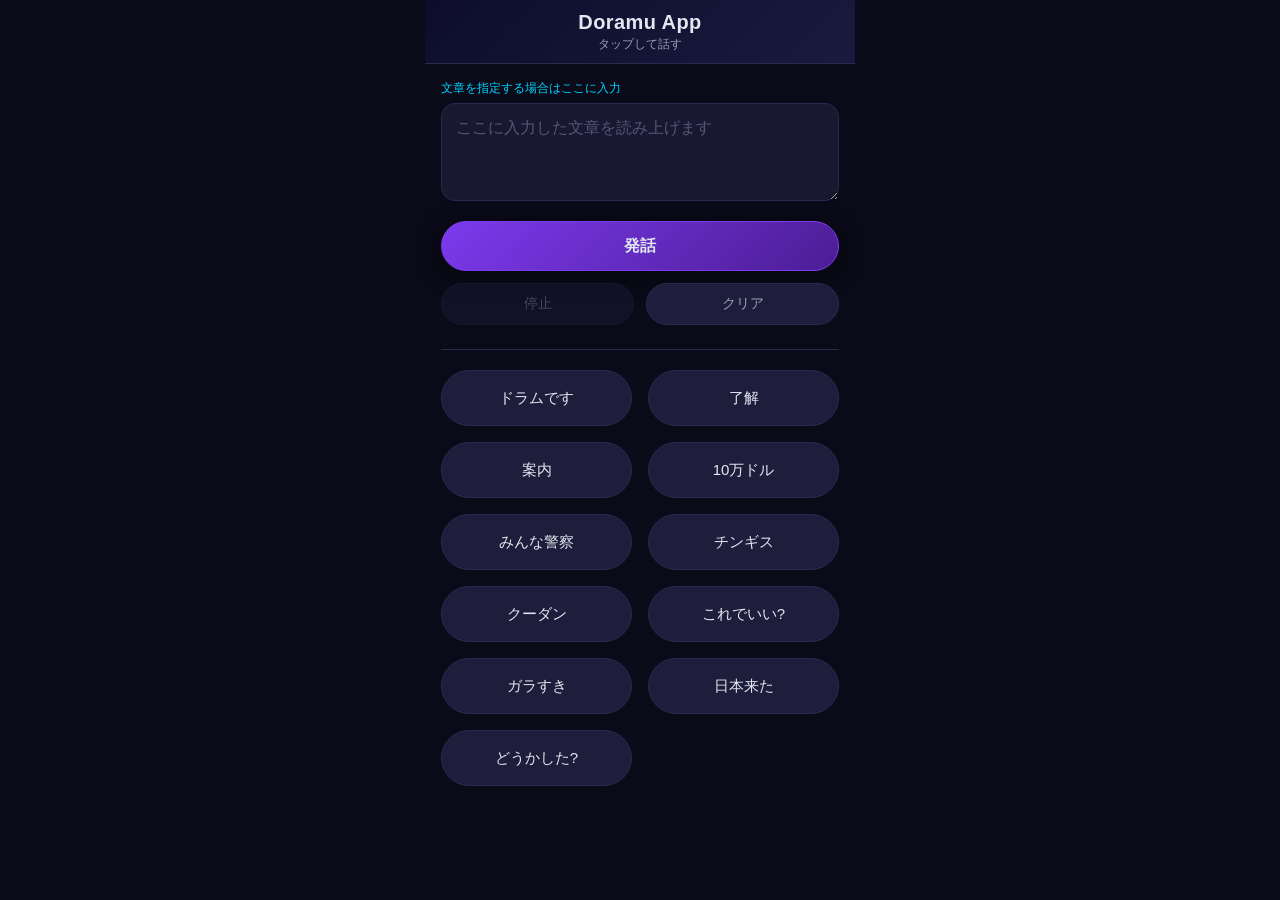
==== DoramuApp/index.html @ dd4d33a4 "Add Doramu App: Japanese TTS conversation PWA Port the app from the hiyoko-programming article "Flut" ====
<!DOCTYPE html>
<html lang="ja">
<head>
    <meta charset="UTF-8">
    <meta name="viewport" content="width=device-width, initial-scale=1.0, user-scalable=no">
    <meta name="apple-mobile-web-app-capable" content="yes">
    <meta name="apple-mobile-web-app-status-bar-style" content="black-translucent">
    <meta name="theme-color" content="#1a1a2e">
    <title>Doramu App - 音声で会話</title>
    <link rel="manifest" href="manifest.json">
    <link rel="apple-touch-icon" href="icons/icon-192.svg">
    <link rel="stylesheet" href="css/style.css">
</head>
<body>
    <div id="app">
        <!-- Header -->
        <header class="header">
            <h1 class="header-title">Doramu App</h1>
            <p class="header-subtitle">タップして話す</p>
        </header>

        <main class="main">
            <!-- 自由入力 -->
            <section class="input-section">
                <label class="field">
                    <span class="field-label">文章を指定する場合はここに入力</span>
                    <textarea id="text-input" class="field-input" rows="3"
                        placeholder="ここに入力した文章を読み上げます"
                        autocomplete="off" autocapitalize="off"></textarea>
                </label>

                <button id="speak-btn" class="btn btn-primary">発話</button>

                <div class="btn-row">
                    <button id="stop-btn" class="btn btn-sub" disabled>停止</button>
                    <button id="clear-btn" class="btn btn-sub">クリア</button>
                </div>
            </section>

            <hr class="divider">

            <!-- セリフ一覧 -->
            <section class="serif-section">
                <div id="serif-grid" class="serif-grid"></div>
            </section>
        </main>

        <!-- Toast -->
        <div id="toast" class="toast"></div>
    </div>

    <script src="js/data.js"></script>
    <script src="js/app.js"></script>
</body>
</html>
---- DoramuApp/css/style.css ----
/* ===== CSS Variables ===== */
:root {
  --bg: #0a0a18;
  --bg2: #111127;
  --card: #181830;
  --card2: #1e1e3c;
  --border: #2a2a50;
  --accent: #00d4ff;
  --accent2: #7c3aed;
  --text: #e2e8f0;
  --text2: #94a3b8;
  --radius: 14px;
  --radius-sm: 8px;
  --shadow: 0 4px 24px rgba(0,0,0,0.4);
  --transition: 0.2s ease;
  --header-h: 64px;
}

/* ===== Reset ===== */
*, *::before, *::after { box-sizing: border-box; margin: 0; padding: 0; }
html { font-size: 16px; }
body {
  font-family: -apple-system, BlinkMacSystemFont, 'Segoe UI', 'Hiragino Sans', sans-serif;
  background: var(--bg);
  color: var(--text);
  min-height: 100dvh;
  -webkit-font-smoothing: antialiased;
  overscroll-behavior: none;
}
button { cursor: pointer; border: none; background: none; font: inherit; color: inherit; }
button:disabled { opacity: 0.4; cursor: not-allowed; }

/* ===== App Shell ===== */
#app {
  max-width: 430px;
  margin: 0 auto;
  min-height: 100dvh;
  display: flex;
  flex-direction: column;
  position: relative;
}

/* ===== Header ===== */
.header {
  height: var(--header-h);
  background: linear-gradient(135deg, #0d0d2b 0%, #1a1a3e 100%);
  display: flex;
  align-items: center;
  justify-content: center;
  flex-direction: column;
  border-bottom: 1px solid var(--border);
  position: sticky;
  top: 0;
  z-index: 10;
}
.header-title { font-size: 1.25rem; font-weight: 700; letter-spacing: 0.02em; }
.header-subtitle { font-size: 0.75rem; color: var(--text2); margin-top: 2px; }

/* 発話中はヘッダーを光らせる */
#app.speaking .header {
  box-shadow: 0 0 0 1px var(--accent), 0 4px 20px rgba(0, 212, 255, 0.25);
}

/* ===== Main ===== */
.main {
  flex: 1;
  padding: 16px;
  display: flex;
  flex-direction: column;
}

/* ===== Input ===== */
.field { display: block; position: relative; }
.field-label {
  display: block;
  font-size: 0.75rem;
  color: var(--accent);
  margin-bottom: 6px;
}
.field-input {
  width: 100%;
  background: var(--card);
  color: var(--text);
  border: 1px solid var(--border);
  border-radius: var(--radius);
  padding: 12px 14px;
  font: inherit;
  line-height: 1.5;
  resize: vertical;
  transition: border-color var(--transition);
}
.field-input::placeholder { color: #55557a; }
.field-input:focus {
  outline: none;
  border-color: var(--accent);
}

/* ===== Buttons ===== */
.btn {
  width: 100%;
  min-height: 50px;
  border-radius: 999px;
  background: var(--card2);
  border: 1px solid var(--border);
  font-size: 1rem;
  font-weight: 600;
  transition: transform var(--transition), background var(--transition);
}
.btn:active:not(:disabled) { transform: scale(0.98); }

.btn-primary {
  margin-top: 16px;
  background: linear-gradient(135deg, var(--accent2) 0%, #4c1d95 100%);
  border-color: var(--accent2);
  box-shadow: var(--shadow);
}

.btn-row {
  display: grid;
  grid-template-columns: 1fr 1fr;
  gap: 12px;
  margin-top: 12px;
}
.btn-sub {
  min-height: 42px;
  font-size: 0.875rem;
  font-weight: 500;
  color: var(--text2);
}

/* ===== Divider ===== */
.divider {
  border: none;
  border-top: 1px solid var(--border);
  margin: 24px 0 20px;
}

/* ===== Serif Grid ===== */
.serif-grid {
  display: grid;
  grid-template-columns: 1fr 1fr;
  gap: 16px;
}
.serif-btn {
  min-height: 56px;
  padding: 8px 10px;
  border-radius: 999px;
  background: var(--card2);
  border: 1px solid var(--border);
  color: var(--text);
  font-size: 0.9375rem;
  font-weight: 500;
  line-height: 1.3;
  transition: transform var(--transition), background var(--transition);
}
.serif-btn:active { transform: scale(0.97); background: #262650; }

/* ===== Toast ===== */
.toast {
  position: fixed;
  left: 50%;
  bottom: 32px;
  transform: translate(-50%, 16px);
  max-width: 320px;
  padding: 10px 18px;
  border-radius: 999px;
  background: rgba(30, 30, 60, 0.96);
  border: 1px solid var(--border);
  color: var(--text);
  font-size: 0.875rem;
  text-align: center;
  opacity: 0;
  pointer-events: none;
  transition: opacity var(--transition), transform var(--transition);
  z-index: 100;
}
.toast.show { opacity: 1; transform: translate(-50%, 0); }
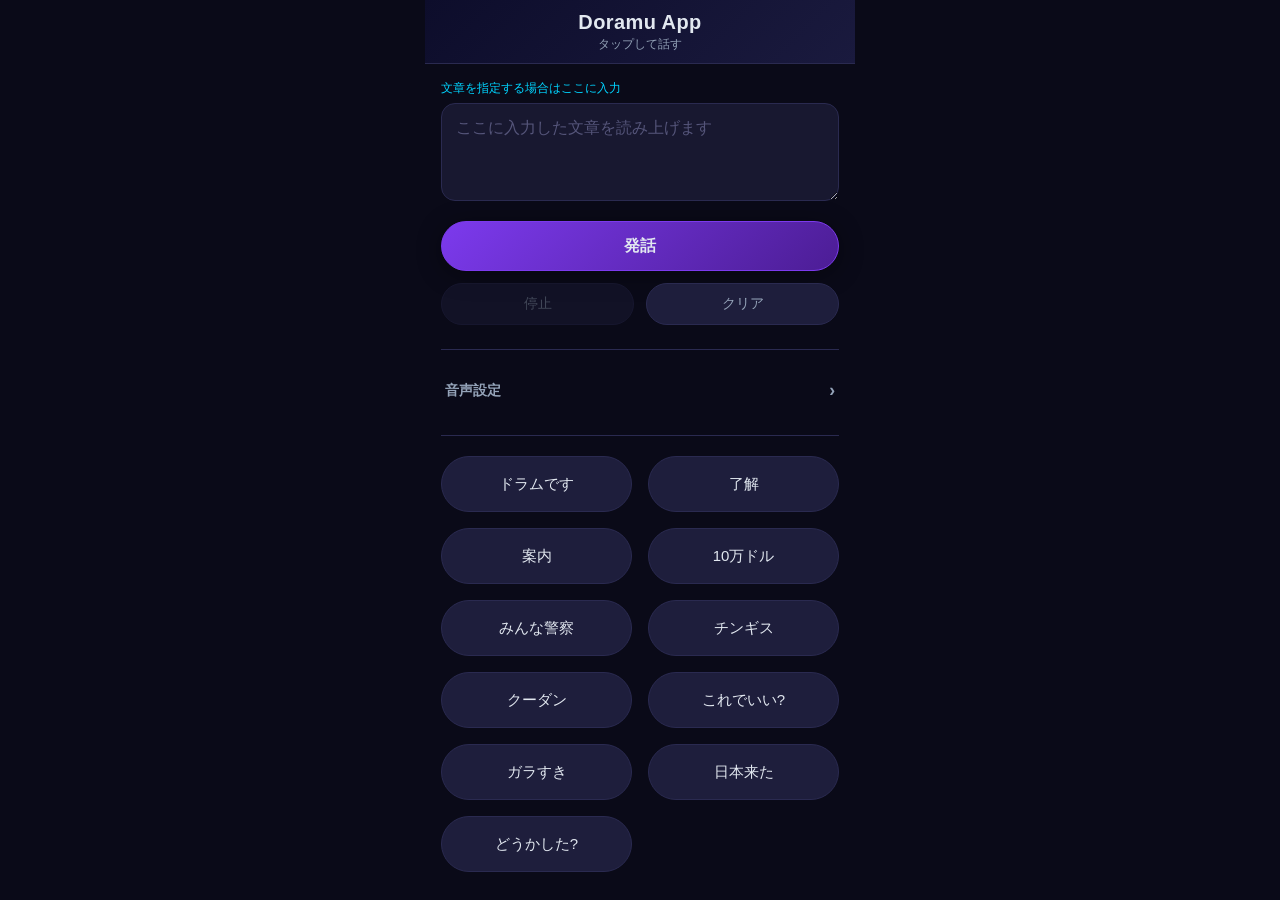
==== commit eff403e3: "improve(tts): fix Japanese intonation — prefer Premium/Enhanced voices The voice was picked with voi" ====
--- a/DoramuApp/index.html
+++ b/DoramuApp/index.html
@@ -39,6 +39,42 @@
 
             <hr class="divider">
 
+            <!-- 音声設定 -->
+            <section class="settings">
+                <button id="settings-toggle" class="settings-toggle" aria-expanded="false"
+                    aria-controls="settings-panel">
+                    <span>音声設定</span>
+                    <span class="chevron">›</span>
+                </button>
+
+                <div id="settings-panel" class="settings-panel">
+                    <label class="setting">
+                        <span class="setting-label">声</span>
+                        <select id="voice-select" class="setting-select"></select>
+                    </label>
+                    <p id="voice-hint" class="setting-hint"></p>
+
+                    <label class="setting">
+                        <span class="setting-label">話速 <span id="rate-value" class="setting-value"></span></span>
+                        <input id="rate-range" class="setting-range" type="range"
+                            min="0.5" max="1.5" step="0.05">
+                    </label>
+
+                    <label class="setting">
+                        <span class="setting-label">高さ <span id="pitch-value" class="setting-value"></span></span>
+                        <input id="pitch-range" class="setting-range" type="range"
+                            min="0.5" max="1.5" step="0.05">
+                    </label>
+
+                    <div class="btn-row">
+                        <button id="test-btn" class="btn btn-sub">試し発話</button>
+                        <button id="reset-btn" class="btn btn-sub">既定値に戻す</button>
+                    </div>
+                </div>
+            </section>
+
+            <hr class="divider">
+
             <!-- セリフ一覧 -->
             <section class="serif-section">
                 <div id="serif-grid" class="serif-grid"></div>
--- a/DoramuApp/css/style.css
+++ b/DoramuApp/css/style.css
@@ -135,6 +135,65 @@
   margin: 24px 0 20px;
 }
 
+/* ===== Settings ===== */
+.settings-toggle {
+  display: flex;
+  align-items: center;
+  justify-content: space-between;
+  width: 100%;
+  padding: 10px 4px;
+  font-size: 0.875rem;
+  font-weight: 600;
+  color: var(--text2);
+}
+.settings-toggle .chevron {
+  font-size: 1.1rem;
+  transition: transform var(--transition);
+}
+.settings-toggle[aria-expanded="true"] .chevron { transform: rotate(90deg); }
+
+.settings-panel {
+  display: none;
+  padding: 8px 0 4px;
+}
+.settings-panel.open { display: block; }
+
+.setting { display: block; margin-top: 14px; }
+.setting-label {
+  display: flex;
+  justify-content: space-between;
+  align-items: baseline;
+  font-size: 0.8125rem;
+  color: var(--accent);
+  margin-bottom: 6px;
+}
+.setting-value {
+  font-variant-numeric: tabular-nums;
+  color: var(--text2);
+  font-weight: 600;
+}
+.setting-select {
+  width: 100%;
+  background: var(--card);
+  color: var(--text);
+  border: 1px solid var(--border);
+  border-radius: var(--radius-sm);
+  padding: 10px 12px;
+  font: inherit;
+  font-size: 0.9375rem;
+}
+.setting-select:disabled { opacity: 0.5; }
+.setting-hint {
+  margin-top: 8px;
+  font-size: 0.75rem;
+  line-height: 1.5;
+  color: var(--text2);
+}
+.setting-range {
+  width: 100%;
+  accent-color: var(--accent);
+}
+
 /* ===== Serif Grid ===== */
 .serif-grid {
   display: grid;
